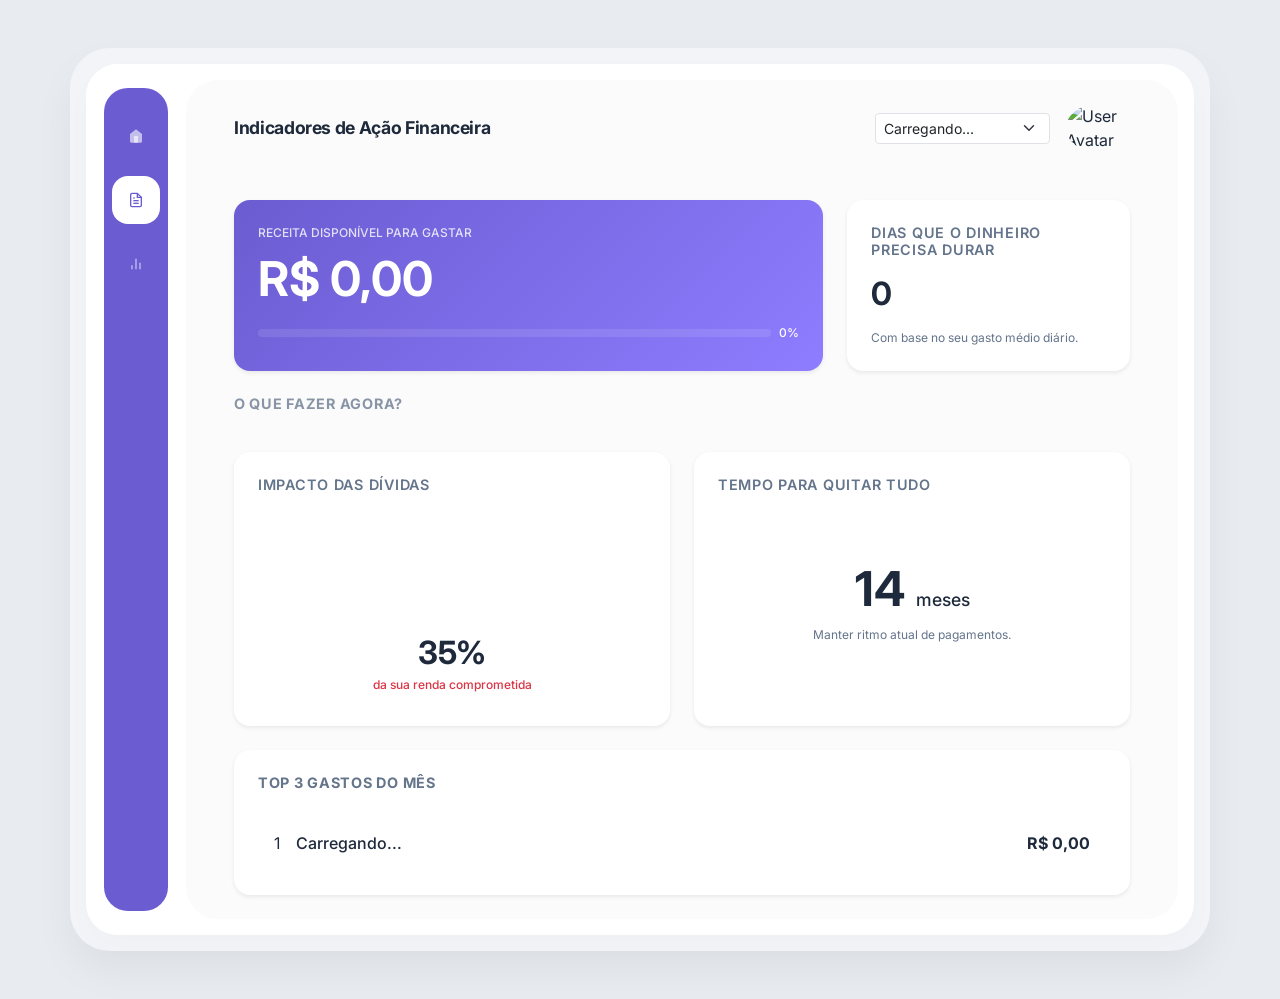
==== indicadores.html @ fd4907b7 "feat: implement dynamic financial action alerts based on monthly balance" ====
<!DOCTYPE html>
<html lang="pt-BR">

<head>
    <meta charset="UTF-8">
    <meta name="viewport" content="width=device-width, initial-scale=1.0">
    <title>Visão Geral Financeira</title>
    <!-- Google Fonts -->
    <link rel="preconnect" href="https://fonts.googleapis.com">
    <link rel="preconnect" href="https://fonts.gstatic.com" crossorigin>
    <link href="https://fonts.googleapis.com/css2?family=Inter:wght@400;500;600;700&display=swap" rel="stylesheet">
    <!-- Bootstrap CSS -->
    <link href="https://cdn.jsdelivr.net/npm/bootstrap@5.3.3/dist/css/bootstrap.min.css" rel="stylesheet"
        integrity="sha384-QWTKZyjpPEjISv5WaRU9OFeRpok6YctnYmDr5pNlyT2bRjXh0JMhjY6hW+ALEwIH" crossorigin="anonymous">
    <!-- Chart.js -->
    <script src="https://cdn.jsdelivr.net/npm/chart.js"></script>
    <link rel="stylesheet" href="css/style.css?v=1.1">
    <script src="js/indicators.js?v=1.1" defer></script>
</head>

<body class="bg-main text-main d-flex justify-content-center align-items-center min-vh-100 py-3 py-lg-5">

    <!-- Offcanvas for Mobile Sidebar -->
    <div class="offcanvas offcanvas-start sidebar-offcanvas" tabindex="-1" id="sidebarOffcanvas" aria-labelledby="sidebarOffcanvasLabel">
        <div class="offcanvas-header justify-content-end p-3">
            <button type="button" class="btn-close text-reset btn-close-white" data-bs-dismiss="offcanvas" aria-label="Close"></button>
        </div>
        <div class="offcanvas-body d-flex flex-column align-items-center py-4">
            <nav class="nav-menu list-unstyled w-100 d-flex flex-column align-items-center">
                <ul class="nav flex-column gap-3">
                    <li class="nav-item">
                        <a href="index.html" class="nav-link icon-link"><svg width="24" height="24" viewBox="0 0 24 24" fill="currentColor">
                            <path d="M3 9l9-7 9 7v11a2 2 0 0 1-2 2H5a2 2 0 0 1-2-2z"></path>
                            <polyline points="9 22 9 12 15 12 15 22"></polyline>
                        </svg></a>
                    </li>
                    <li class="nav-item">
                        <a href="indicadores.html" class="nav-link icon-link active"><svg width="24" height="24" viewBox="0 0 24 24"
                                fill="none" stroke="currentColor" stroke-width="2">
                                <path d="M14 2H6a2 2 0 0 0-2 2v16a2 2 0 0 0 2 2h12a2 2 0 0 0 2-2V8z"></path>
                                <polyline points="14 2 14 8 20 8"></polyline>
                                <line x1="16" y1="13" x2="8" y2="13"></line>
                                <line x1="16" y1="17" x2="8" y2="17"></line>
                                <polyline points="10 9 9 9 8 9"></polyline>
                            </svg></a>
                    </li>
                    <li class="nav-item">
                        <a href="poupanca.html" class="nav-link icon-link"><svg width="24" height="24" viewBox="0 0 24 24"
                                fill="none" stroke="currentColor" stroke-width="2">
                                <line x1="18" y1="20" x2="18" y2="10"></line>
                                <line x1="12" y1="20" x2="12" y2="4"></line>
                                <line x1="6" y1="20" x2="6" y2="14"></line>
                            </svg></a>
                    </li>
                </ul>
            </nav>
        </div>
    </div>

    <!-- Wrapper simulating device/app frame on desktop, fluid on mobile -->
    <div class="container-fluid container-xl device-frame g-0">
        <div class="app-container row g-0">

            <!-- Sidebar Navigation (Hidden on mobile, col-lg-auto on desktop) -->
            <aside class="sidebar col-lg-auto d-none d-lg-flex flex-column align-items-center py-4">
                <nav class="nav-menu">
                    <ul class="nav flex-column gap-3">
                        <li class="nav-item">
                            <a href="index.html" class="nav-link icon-link"><svg width="24" height="24"
                                    viewBox="0 0 24 24" fill="currentColor">
                                    <path d="M3 9l9-7 9 7v11a2 2 0 0 1-2 2H5a2 2 0 0 1-2-2z"></path>
                                    <polyline points="9 22 9 12 15 12 15 22"></polyline>
                                </svg></a>
                        </li>
                        <li class="nav-item">
                            <a href="indicadores.html" class="nav-link icon-link active"><svg width="24" height="24" viewBox="0 0 24 24"
                                    fill="none" stroke="currentColor" stroke-width="2">
                                    <path d="M14 2H6a2 2 0 0 0-2 2v16a2 2 0 0 0 2 2h12a2 2 0 0 0 2-2V8z"></path>
                                    <polyline points="14 2 14 8 20 8"></polyline>
                                    <line x1="16" y1="13" x2="8" y2="13"></line>
                                    <line x1="16" y1="17" x2="8" y2="17"></line>
                                    <polyline points="10 9 9 9 8 9"></polyline>
                                </svg></a>
                        </li>
                        <li class="nav-item">
                            <a href="poupanca.html" class="nav-link icon-link"><svg width="24" height="24" viewBox="0 0 24 24"
                                    fill="none" stroke="currentColor" stroke-width="2">
                                    <line x1="18" y1="20" x2="18" y2="10"></line>
                                    <line x1="12" y1="20" x2="12" y2="4"></line>
                                    <line x1="6" y1="20" x2="6" y2="14"></line>
                                </svg></a>
                        </li>
                    </ul>
                </nav>
            </aside>

            <!-- Main Content Area -->
            <main class="main-content col pb-4 px-3 px-md-4 px-lg-5">

                <!-- Header -->
                <header class="top-header d-flex flex-wrap justify-content-between align-items-center py-4 mb-4 gap-3">
                    <div class="d-flex align-items-center gap-3">
                        <button class="btn btn-menu d-lg-none" type="button" data-bs-toggle="offcanvas" data-bs-target="#sidebarOffcanvas">
                            <svg width="24" height="24" viewBox="0 0 24 24" fill="none" stroke="currentColor" stroke-width="2">
                                <line x1="3" y1="12" x2="21" y2="12"></line>
                                <line x1="3" y1="6" x2="21" y2="6"></line>
                                <line x1="3" y1="18" x2="21" y2="18"></line>
                            </svg>
                        </button>
                        <h1 class="h4 fw-bold mb-0">Indicadores de Ação Financeira</h1>
                    </div>
                    <div class="header-actions d-flex align-items-center gap-3">
                        <select id="monthFilter" class="form-select form-select-sm month-select">
                            <option value="">Carregando...</option>
                        </select>
                        <div class="user-profile">
                            <img src="https://ui-avatars.com/api/?name=Luan&background=random" alt="User Avatar"
                                class="rounded-circle" width="40" height="40">
                        </div>
                    </div>
                </header>

                <!-- Actionable Insights Grid -->
                <div class="row g-4">
                    
                    <!-- Main KPI: Available Income -->
                    <div class="col-12 col-xl-8">
                        <div class="card metric-card p-4 border-0 shadow-sm rounded-4 bg-gradient-purple text-white h-100">
                            <span class="fs-7 text-uppercase fw-medium mb-2 d-block text-white-50">Receita Disponível para Gastar</span>
                            <h2 class="display-5 fw-bold mb-3" id="action-available-income">R$ 0,00</h2>
                            <div class="d-flex align-items-center gap-2">
                                <div class="progress flex-grow-1" style="height: 8px; background: rgba(255,255,255,0.1);">
                                    <div id="available-income-progress" class="progress-bar bg-success" role="progressbar" style="width: 0%"></div>
                                </div>
                                <span class="fs-7 fw-medium" id="available-income-pct">0%</span>
                            </div>
                        </div>
                    </div>

                    <!-- Days to Last -->
                    <div class="col-12 col-md-6 col-xl-4">
                        <div class="card metric-card p-4 border-0 shadow-sm rounded-4 h-100">
                            <h3 class="h6 mb-3 text-muted">Dias que o dinheiro precisa durar</h3>
                            <div class="d-flex align-items-center justify-content-between">
                                <h2 class="h1 fw-bold mb-0" id="action-days-left">0</h2>
                                <div class="icon-bg bg-primary-soft rounded-circle p-3">
                                    <svg width="24" height="24" viewBox="0 0 24 24" fill="none" stroke="currentColor" stroke-width="2">
                                        <rect x="3" y="4" width="18" height="18" rx="2" ry="2"></rect>
                                        <line x1="16" y1="2" x2="16" y2="6"></line>
                                        <line x1="8" y1="2" x2="8" y2="6"></line>
                                        <line x1="3" y1="10" x2="21" y2="10"></line>
                                    </svg>
                                </div>
                            </div>
                            <p class="fs-7 text-muted mt-3 mb-0">Com base no seu gasto médio diário.</p>
                        </div>
                    </div>

                    <!-- Urgency Alerts -->
                    <div class="col-12">
                        <h4 class="h6 fw-bold mb-3 text-uppercase opacity-75">O que fazer agora?</h4>
                        <div id="action-alerts-container" class="vstack gap-3">
                            <!-- Injetado via JS -->
                        </div>
                    </div>

                    <!-- Secondary Indicators -->
                    <div class="col-12 col-md-6">
                        <div class="card metric-card p-4 border-0 shadow-sm rounded-4 h-100">
                            <h3 class="h6 mb-3 text-muted">Impacto das Dívidas</h3>
                            <div class="d-flex flex-column align-items-center justify-content-center flex-grow-1 text-center py-2">
                                <div class="chart-container mb-3" style="width: 180px; height: 100px;">
                                    <canvas id="debtImpactGauge"></canvas>
                                </div>
                                <div>
                                    <h2 class="h1 fw-bold mb-1" id="action-debt-pct">35%</h2>
                                    <span class="fs-7 text-danger fw-medium d-block">da sua renda comprometida</span>
                                </div>
                            </div>
                        </div>
                    </div>

                    <div class="col-12 col-md-6">
                        <div class="card metric-card p-4 border-0 shadow-sm rounded-4 h-100">
                            <h3 class="h6 mb-3 text-muted">Tempo para Quitar tudo</h3>
                            <div class="d-flex flex-column align-items-center justify-content-center flex-grow-1 text-center py-3">
                                <div class="mb-2">
                                    <h2 class="display-5 fw-bold mb-0" id="action-debt-time">14 <span class="h4">meses</span></h2>
                                    <p class="fs-7 text-muted mt-2 mb-0">Manter ritmo atual de pagamentos.</p>
                                </div>
                            </div>
                        </div>
                    </div>

                    <!-- Top 3 Gastos Ranking -->
                    <div class="col-12">
                        <div class="card metric-card p-4 border-0 shadow-sm rounded-4">
                            <h3 class="h6 mb-4 text-muted fw-bold text-uppercase">Top 3 Gastos do Mês</h3>
                            <div id="action-top-expenses" class="vstack gap-3">
                                <!-- Example item -->
                                <div class="d-flex align-items-center justify-content-between p-3 rounded-4 bg-main-alt">
                                    <div class="d-flex align-items-center gap-3">
                                        <div class="rank-circle">1</div>
                                        <span class="fw-medium">Carregando...</span>
                                    </div>
                                    <span class="fw-bold">R$ 0,00</span>
                                </div>
                            </div>
                        </div>
                    </div>

                </div>

            </main>
        </div>
    </div>

    <script src="https://cdn.jsdelivr.net/npm/bootstrap@5.3.3/dist/js/bootstrap.bundle.min.js"></script>
</body>

</html>
---- css/style.css ----
:root {
    --bg-main: #e8ecf1; /* Light grey-blue background */
    --bg-card: #ffffff;
    --bg-sidebar: #6b5cd1; /* Deep purple */
    --text-main: #1e293b;
    --text-muted: #64748b;
    --border-color: #f1f5f9;
    --positive: #22c55e;
    --positive-bg: #dcfce7;
    --negative: #ef4444;
    --negative-bg: #fee2e2;
    --blue-accent: #3b82f6;
    --shadow-soft: 0 4px 20px rgba(0, 0, 0, 0.03);
    
    --chart-red: #ef4444;
    --chart-blue: #3b82f6;
    --chart-dark: #1e293b;
    --chart-grey: #cbd5e1;
}

.loading-fade {
    opacity: 0.5;
    pointer-events: none;
    transition: opacity 0.3s ease;
}

body {
    font-family: 'Inter', -apple-system, sans-serif;
    background-color: var(--bg-main);
    color: var(--text-main);
}

.bg-main { background-color: var(--bg-main); }
.text-main { color: var(--text-main); }
.text-muted { color: var(--text-muted) !important; }
.fs-7 { font-size: 0.75rem; }

h1, .h1 { font-size: 2rem; letter-spacing: -0.02em; }
h3, .h3 { font-size: 1.25rem; letter-spacing: -0.01em; }
h4, .h4 { font-size: 1.1rem; }
h6, .h6 { font-size: 0.9rem; font-weight: 600; text-transform: uppercase; letter-spacing: 0.05em; color: var(--text-muted); }

/* Simulated Device Frame to match image */
.device-frame {
    background: rgba(255, 255, 255, 0.4);
    padding: 1rem;
    border-radius: 40px;
    box-shadow: 0 20px 40px rgba(0,0,0,0.05);
}

.app-container {
    background: var(--bg-card);
    border-radius: 32px;
    overflow: hidden;
    min-height: 800px;
    box-shadow: 0 10px 30px rgba(0,0,0,0.02);
}

/* Sidebar */
.sidebar {
    width: 100px;
    background: var(--bg-card);
}

.sidebar-offcanvas {
    background: var(--bg-sidebar) !important;
    width: 100px !important;
}

.btn-menu {
    border: none;
    background: var(--border-color);
    color: var(--text-main);
    padding: 0.5rem;
    border-radius: 12px;
    display: flex;
    align-items: center;
    justify-content: center;
    transition: all 0.2s ease;
}

.btn-menu:hover {
    background: #e2e8f0;
}

.nav-menu {
    background: var(--bg-sidebar);
    border-radius: 24px;
    padding: 1.5rem 0.5rem;
    height: 100%;
}

.icon-link {
    color: rgba(255,255,255,0.6);
    display: flex;
    justify-content: center;
    align-items: center;
    width: 48px;
    height: 48px;
    border-radius: 16px;
    transition: all 0.2s ease;
}

.icon-link:hover {
    color: white;
    background: rgba(255,255,255,0.1);
}

.icon-link.active {
    color: var(--bg-sidebar);
    background: white;
}

/* Main Content */
.main-content {
    background: #fafbfa; /* Very subtle off-white */
    border-radius: 32px;
    margin: 1rem 1rem 1rem 0; /* Add margin to detach from sidebar */
}

@media (max-width: 991.98px) {
    .main-content { margin: 1rem; }
    .device-frame { padding: 0.5rem; border-radius: 20px;}
    .app-container { border-radius: 16px; }
}

/* Metric Cards Specific */
.icon-bg {
    width: 28px;
    height: 28px;
    border-radius: 50%;
    display: flex;
    justify-content: center;
    align-items: center;
}
.icon-bg.positive { background: var(--positive-bg); color: var(--positive); }
.icon-bg.negative { background: var(--negative-bg); color: var(--negative); }
.icon-bg.neutral { background: #e2e8f0; color: #64748b; }

.metric-card {
    overflow: hidden;
    background-color: #ffffff !important;
    color: #1e293b !important;
    border-radius: 20px;
    box-shadow: 0 4px 12px rgba(0,0,0,0.05);
}

.metric-card h2, 
.metric-card .display-5, 
.metric-card .display-4 {
    color: inherit !important; /* Forces inheritance from the card's color */
}

/* Gradient Override */
.bg-gradient-purple {
    background: #6b5cd1 !important; /* Fallback */
    background: linear-gradient(135deg, #6b5cd1 0%, #8e7dff 100%) !important;
    color: #ffffff !important;
}

.bg-gradient-purple h2, 
.bg-gradient-purple .display-5, 
.bg-gradient-purple .display-4,
.bg-gradient-purple .text-white-50 {
    color: #ffffff !important;
}

.bg-gradient-purple .text-white-50 {
    opacity: 0.8;
}

.metric-chart {
    width: 80px;
    height: 32px; /* Slightly taller for visibility */
    overflow: hidden;
    position: relative;
    flex-shrink: 0;
}

/* Prevent line breaks in metric values */
.metric-card h2 {
    white-space: nowrap;
}

.kpi-row-gap {
    margin-top: -7px !important;
    margin-bottom: 0 !important;
}

/* List Item Formatting */
.list-item-left {
    display: flex;
    align-items: center;
    gap: 0.75rem;
}

.dot {
    width: 10px;
    height: 10px;
    border-radius: 50%;
    display: inline-block;
}
.dark-dot { background: var(--chart-dark); }
.grey-dot { background: var(--chart-grey); }
.blue-dot { background: var(--chart-blue); }
.light-dot { background: #e2e8f0; }

.doughnut-legend {
    font-size: 0.75rem;
    color: var(--text-muted);
    min-width: 100px;
}
.doughnut-legend > div {
    display: flex;
    justify-content: space-between;
    align-items: center;
    width: 100%;
}
.doughnut-legend span.dot { margin-right: 6px; }

/* Custom Search Input Outline removal */
.search-bar input:focus {
    outline: none;
    box-shadow: none;
}

.chart-grid {
    --bs-gutter-x: 9px;
    --bs-gutter-y: 9px;
}

/* Gauge specific colors */
.bg-success-soft { background-color: rgba(34, 197, 94, 0.1); }
.bg-danger-soft { background-color: rgba(239, 68, 68, 0.1); }

.text-negative-highlight {
    color: #fca5a5 !important;
    font-weight: 800;
}
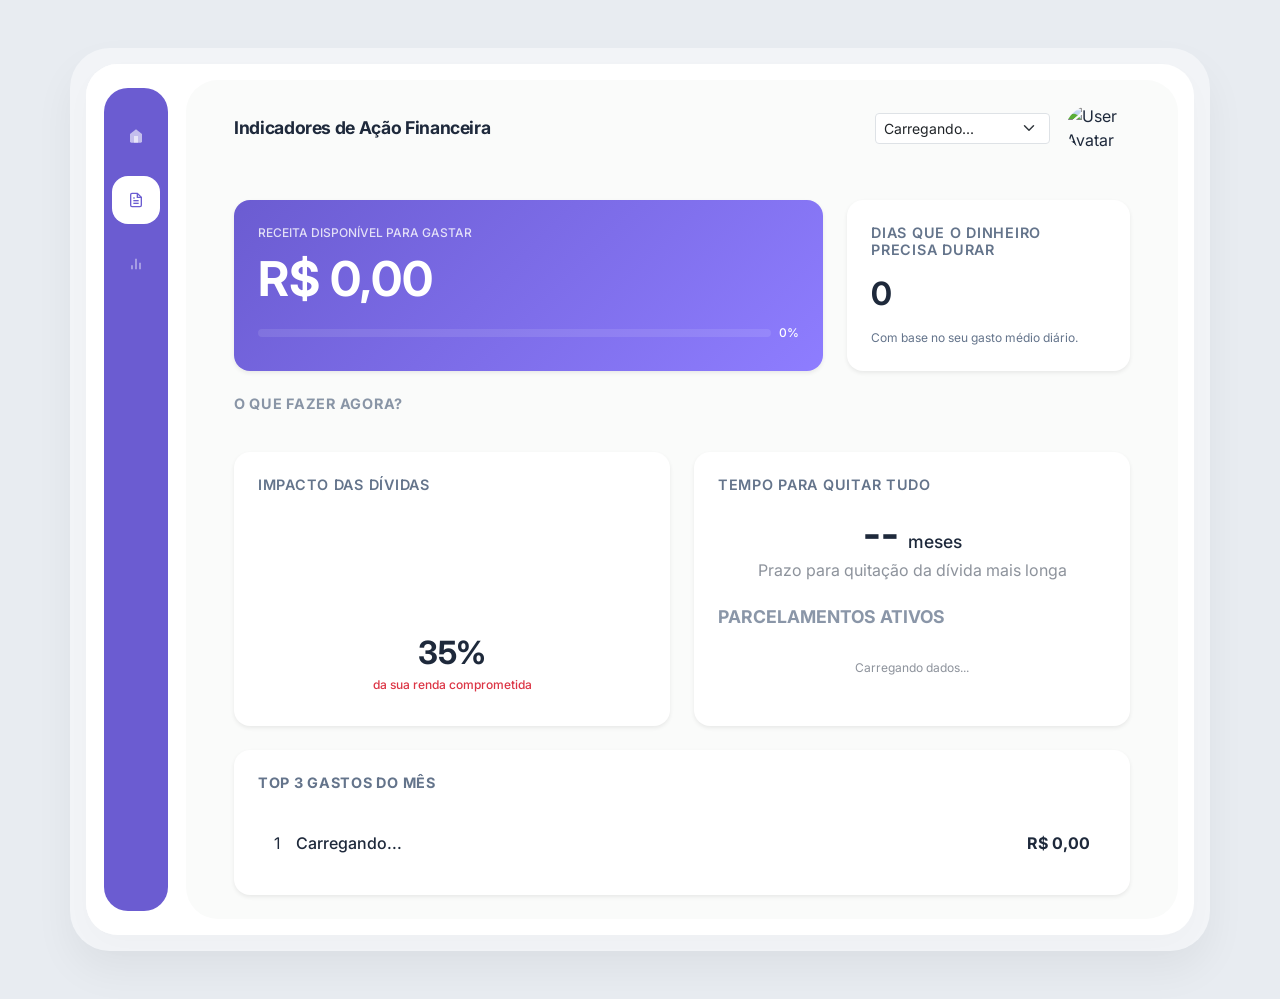
==== commit 6eff8887: "feat: implement detailed installment table for 'Time to Pay' indicator" ====
--- a/indicadores.html
+++ b/indicadores.html
@@ -183,10 +183,15 @@
                     <div class="col-12 col-md-6">
                         <div class="card metric-card p-4 border-0 shadow-sm rounded-4 h-100">
                             <h3 class="h6 mb-3 text-muted">Tempo para Quitar tudo</h3>
-                            <div class="d-flex flex-column align-items-center justify-content-center flex-grow-1 text-center py-3">
-                                <div class="mb-2">
-                                    <h2 class="display-5 fw-bold mb-0" id="action-debt-time">14 <span class="h4">meses</span></h2>
-                                    <p class="fs-7 text-muted mt-2 mb-0">Manter ritmo atual de pagamentos.</p>
+                            <div class="d-flex flex-column mb-4 text-center">
+                                <h2 class="display-6 fw-bold mb-0 text-main" id="action-debt-time">-- <span class="h4">meses</span></h2>
+                                <span class="fs-xs opacity-50">Prazo para quitação da dívida mais longa</span>
+                            </div>
+                            
+                            <div class="installment-table-container">
+                                <h4 class="fs-xs fw-bold text-uppercase text-muted mb-3 opacity-75">Parcelamentos Ativos</h4>
+                                <div id="action-installment-list" class="vstack gap-2">
+                                    <div class="text-center py-3 opacity-50 fs-7">Carregando dados...</div>
                                 </div>
                             </div>
                         </div>
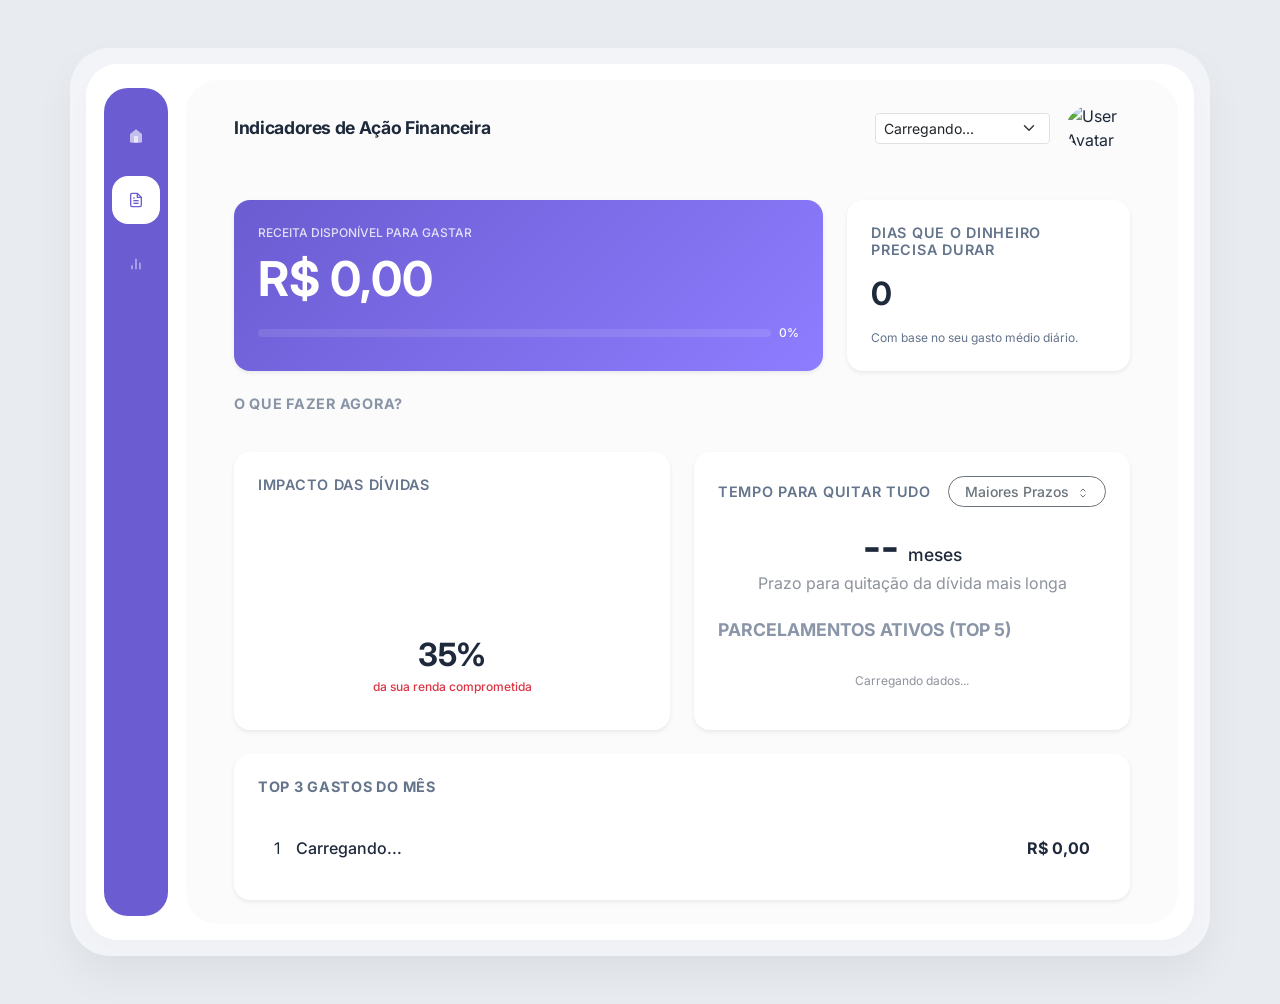
==== commit 1fd44b12: "feat: refine installment table with top 5 limit, sorting toggle, and monetary values" ====
--- a/indicadores.html
+++ b/indicadores.html
@@ -182,14 +182,23 @@
 
                     <div class="col-12 col-md-6">
                         <div class="card metric-card p-4 border-0 shadow-sm rounded-4 h-100">
-                            <h3 class="h6 mb-3 text-muted">Tempo para Quitar tudo</h3>
+                            <div class="d-flex justify-content-between align-items-center mb-3">
+                                <h3 class="h6 mb-0 text-muted">Tempo para Quitar tudo</h3>
+                                <button id="toggle-installment-sort" class="btn btn-sm btn-outline-secondary rounded-pill px-3 fs-xs fw-medium">
+                                    <span id="sort-label">Maiores Prazos</span>
+                                    <svg width="12" height="12" viewBox="0 0 24 24" fill="none" stroke="currentColor" stroke-width="2" class="ms-1">
+                                        <path d="M7 15l5 5 5-5M7 9l5-5 5 5"></path>
+                                    </svg>
+                                </button>
+                            </div>
+                            
                             <div class="d-flex flex-column mb-4 text-center">
                                 <h2 class="display-6 fw-bold mb-0 text-main" id="action-debt-time">-- <span class="h4">meses</span></h2>
                                 <span class="fs-xs opacity-50">Prazo para quitação da dívida mais longa</span>
                             </div>
                             
                             <div class="installment-table-container">
-                                <h4 class="fs-xs fw-bold text-uppercase text-muted mb-3 opacity-75">Parcelamentos Ativos</h4>
+                                <h4 class="fs-xs fw-bold text-uppercase text-muted mb-3 opacity-75">Parcelamentos Ativos (Top 5)</h4>
                                 <div id="action-installment-list" class="vstack gap-2">
                                     <div class="text-center py-3 opacity-50 fs-7">Carregando dados...</div>
                                 </div>
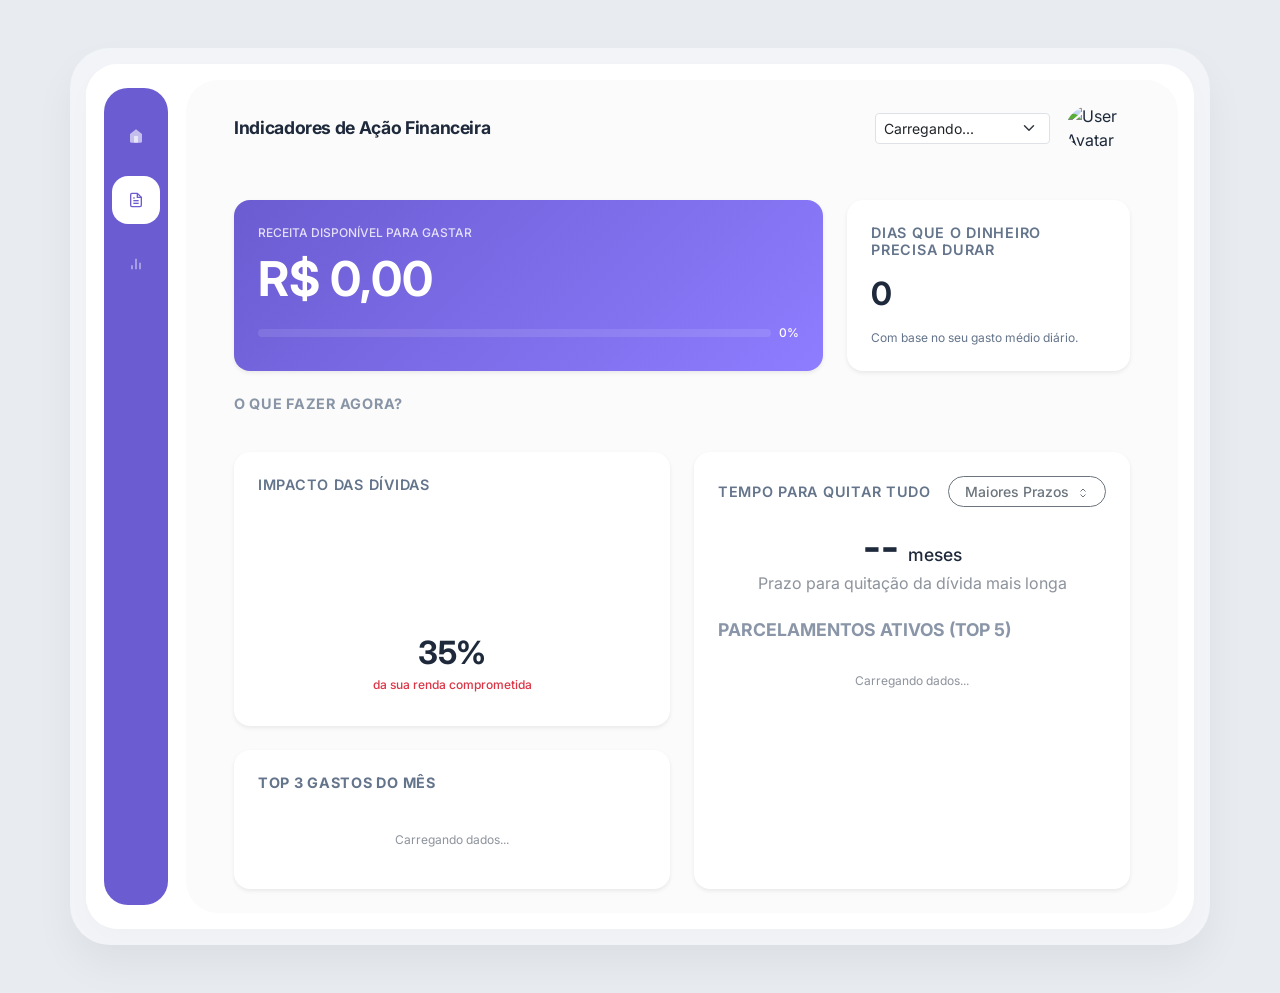
==== commit 42000ab6: "style: rearrange dashboard cards and fix currency visibility" ====
--- a/indicadores.html
+++ b/indicadores.html
@@ -166,20 +166,32 @@
 
                     <!-- Secondary Indicators -->
                     <div class="col-12 col-md-6">
-                        <div class="card metric-card p-4 border-0 shadow-sm rounded-4 h-100">
-                            <h3 class="h6 mb-3 text-muted">Impacto das Dívidas</h3>
-                            <div class="d-flex flex-column align-items-center justify-content-center flex-grow-1 text-center py-2">
-                                <div class="chart-container mb-3" style="width: 180px; height: 100px;">
-                                    <canvas id="debtImpactGauge"></canvas>
-                                </div>
-                                <div>
-                                    <h2 class="h1 fw-bold mb-1" id="action-debt-pct">35%</h2>
-                                    <span class="fs-7 text-danger fw-medium d-block">da sua renda comprometida</span>
-                                </div>
-                            </div>
-                        </div>
-                    </div>
-
+                        <div class="vstack gap-4 h-100">
+                            <!-- Impacto Card -->
+                            <div class="card metric-card p-4 border-0 shadow-sm rounded-4">
+                                <h3 class="h6 mb-3 text-muted">Impacto das Dívidas</h3>
+                                <div class="d-flex flex-column align-items-center justify-content-center text-center py-2">
+                                    <div class="chart-container mb-3" style="width: 180px; height: 100px;">
+                                        <canvas id="debtImpactGauge"></canvas>
+                                    </div>
+                                    <div>
+                                        <h2 class="h1 fw-bold mb-1" id="action-debt-pct">35%</h2>
+                                        <span class="fs-7 text-danger fw-medium d-block">da sua renda comprometida</span>
+                                    </div>
+                                </div>
+                            </div>
+
+                            <!-- Top 3 Gastos Card -->
+                            <div class="card metric-card p-4 border-0 shadow-sm rounded-4 flex-grow-1">
+                                <h3 class="h6 mb-4 text-muted fw-bold text-uppercase">Top 3 Gastos do Mês</h3>
+                                <div id="action-top-expenses" class="vstack gap-3">
+                                    <div class="text-center py-3 opacity-50 fs-7">Carregando dados...</div>
+                                </div>
+                            </div>
+                        </div>
+                    </div>
+
+                    <!-- Tempo Card (Right) -->
                     <div class="col-12 col-md-6">
                         <div class="card metric-card p-4 border-0 shadow-sm rounded-4 h-100">
                             <div class="d-flex justify-content-between align-items-center mb-3">
@@ -206,23 +218,6 @@
                         </div>
                     </div>
 
-                    <!-- Top 3 Gastos Ranking -->
-                    <div class="col-12">
-                        <div class="card metric-card p-4 border-0 shadow-sm rounded-4">
-                            <h3 class="h6 mb-4 text-muted fw-bold text-uppercase">Top 3 Gastos do Mês</h3>
-                            <div id="action-top-expenses" class="vstack gap-3">
-                                <!-- Example item -->
-                                <div class="d-flex align-items-center justify-content-between p-3 rounded-4 bg-main-alt">
-                                    <div class="d-flex align-items-center gap-3">
-                                        <div class="rank-circle">1</div>
-                                        <span class="fw-medium">Carregando...</span>
-                                    </div>
-                                    <span class="fw-bold">R$ 0,00</span>
-                                </div>
-                            </div>
-                        </div>
-                    </div>
-
                 </div>
 
             </main>
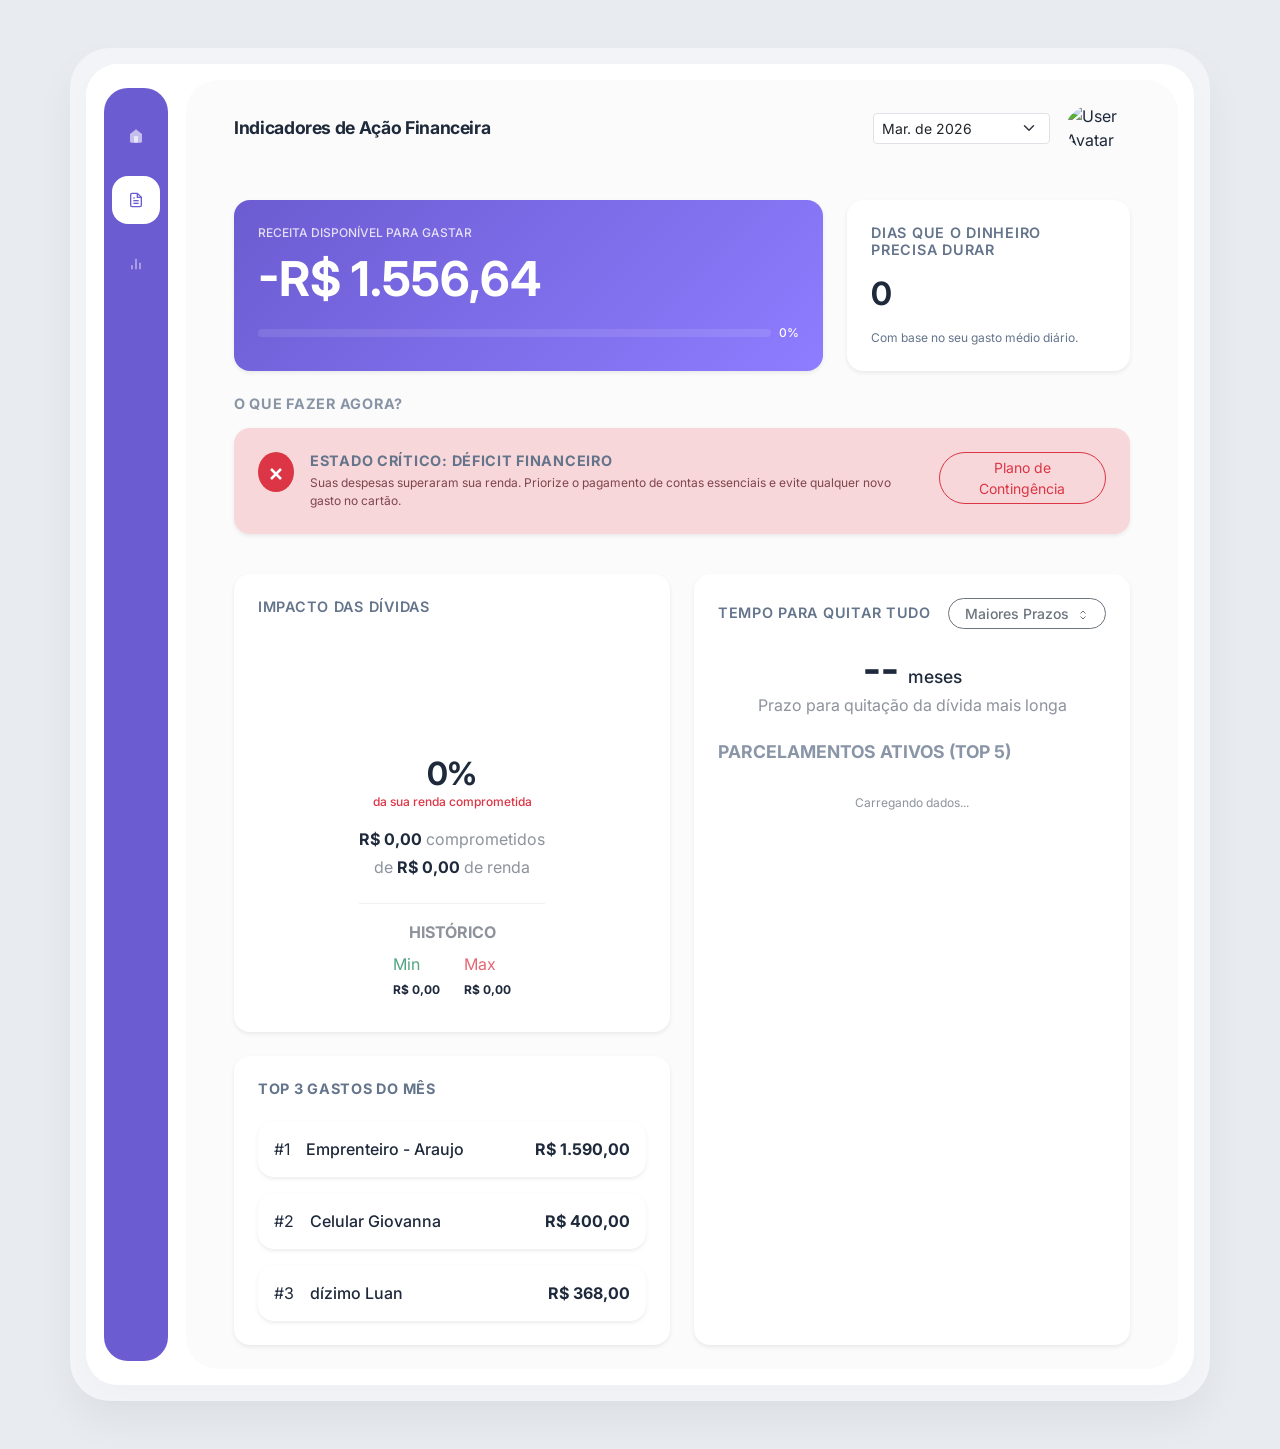
==== commit a8ad3917: "feat: show absolute monetary values in debt impact card" ====
--- a/indicadores.html
+++ b/indicadores.html
@@ -175,8 +175,34 @@
                                         <canvas id="debtImpactGauge"></canvas>
                                     </div>
                                     <div>
-                                        <h2 class="h1 fw-bold mb-1" id="action-debt-pct">35%</h2>
-                                        <span class="fs-7 text-danger fw-medium d-block">da sua renda comprometida</span>
+                                        <h2 class="h1 fw-bold mb-0 text-main" id="action-debt-pct">0%</h2>
+                                        <span class="fs-7 text-danger fw-medium d-block mb-3">da sua renda comprometida</span>
+                                        
+                                        <div class="vstack gap-1 mb-4">
+                                            <div class="d-flex justify-content-center align-items-baseline gap-1">
+                                                <span class="fw-bold text-main" id="action-debt-value">R$ 0,00</span>
+                                                <span class="fs-xs opacity-50">comprometidos</span>
+                                            </div>
+                                            <div class="d-flex justify-content-center align-items-baseline gap-1">
+                                                <span class="fs-xs opacity-50">de</span>
+                                                <span class="fw-bold text-main" id="action-income-base">R$ 0,00</span>
+                                                <span class="fs-xs opacity-50">de renda</span>
+                                            </div>
+                                        </div>
+
+                                        <div class="historico-min-max pt-3 border-top border-secondary border-opacity-10">
+                                            <span class="fs-xs text-uppercase fw-bold opacity-50 d-block mb-2">Histórico</span>
+                                            <div class="d-flex justify-content-center gap-4">
+                                                <div class="text-start">
+                                                    <span class="fs-xs d-block text-success opacity-75">Min</span>
+                                                    <span class="fw-bold fs-7" id="action-debt-min">R$ 0,00</span>
+                                                </div>
+                                                <div class="text-start">
+                                                    <span class="fs-xs d-block text-danger opacity-75">Max</span>
+                                                    <span class="fw-bold fs-7" id="action-debt-max">R$ 0,00</span>
+                                                </div>
+                                            </div>
+                                        </div>
                                     </div>
                                 </div>
                             </div>
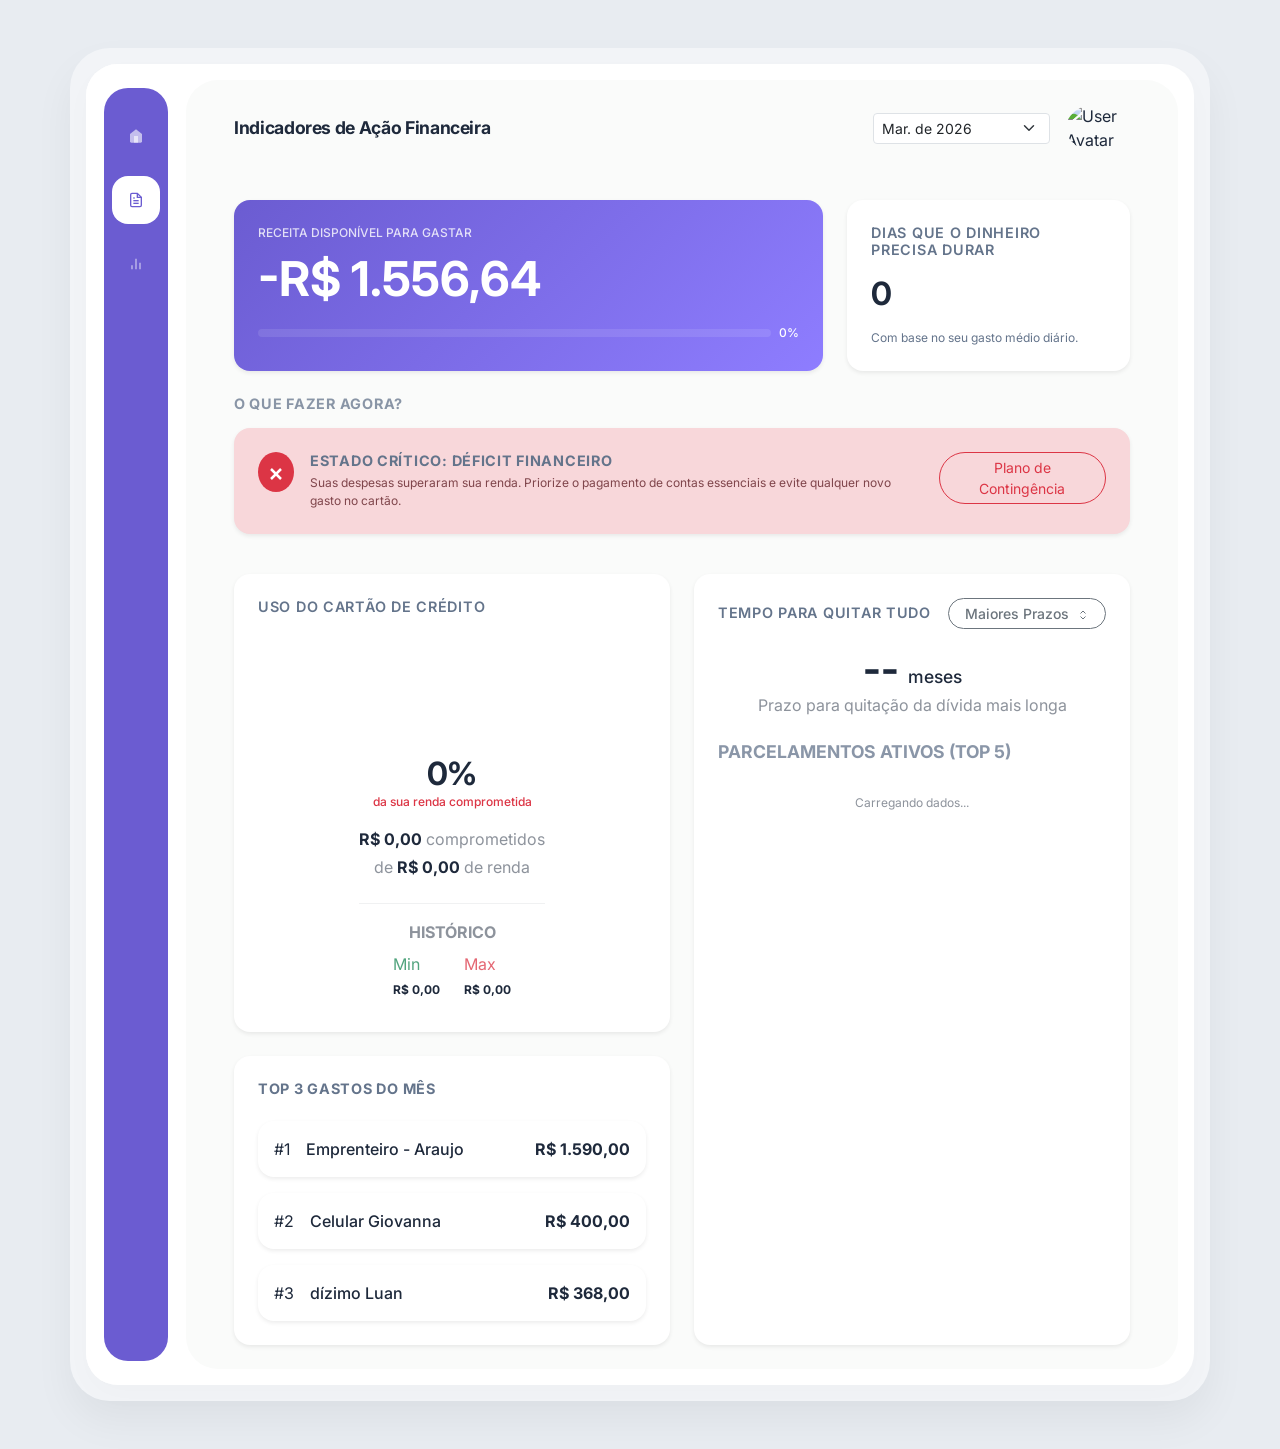
==== commit c0ac1a79: "style: rename card to Uso do Cartão de Crédito for clarity" ====
--- a/indicadores.html
+++ b/indicadores.html
@@ -169,7 +169,7 @@
                         <div class="vstack gap-4 h-100">
                             <!-- Impacto Card -->
                             <div class="card metric-card p-4 border-0 shadow-sm rounded-4">
-                                <h3 class="h6 mb-3 text-muted">Impacto das Dívidas</h3>
+                                <h3 class="h6 mb-3 text-muted">Uso do Cartão de Crédito</h3>
                                 <div class="d-flex flex-column align-items-center justify-content-center text-center py-2">
                                     <div class="chart-container mb-3" style="width: 180px; height: 100px;">
                                         <canvas id="debtImpactGauge"></canvas>
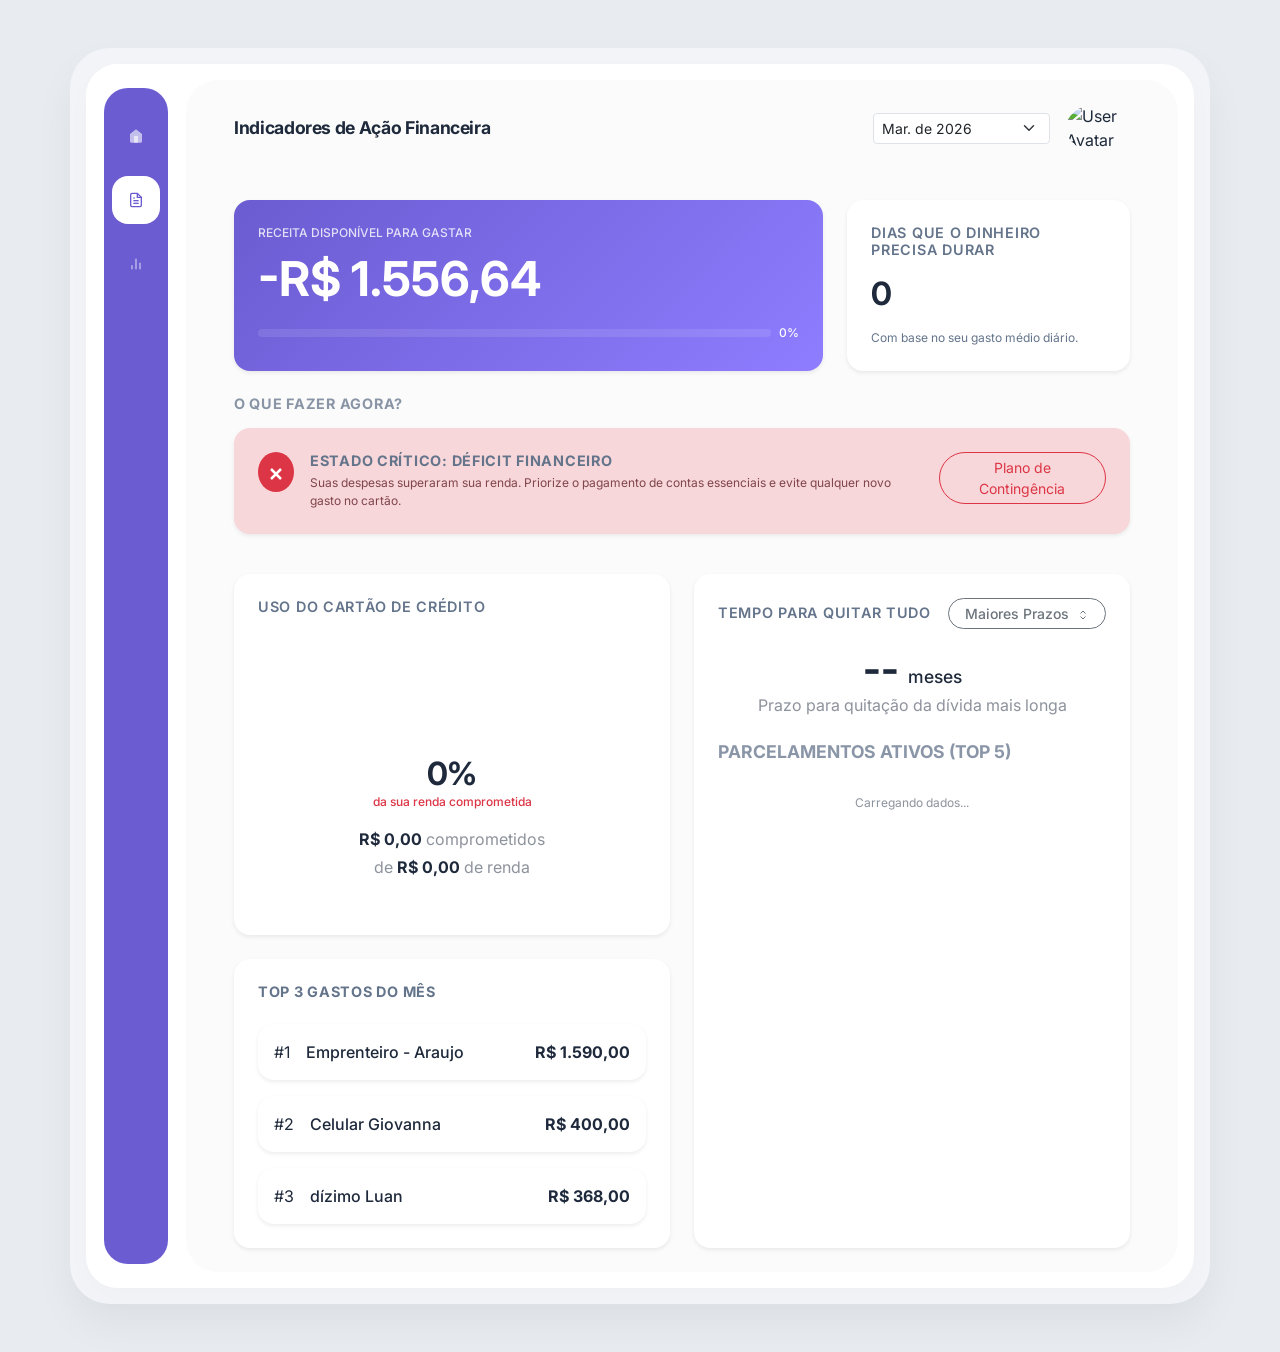
==== commit 071c0718: "feat: remove history section from debt impact card" ====
--- a/indicadores.html
+++ b/indicadores.html
@@ -190,19 +190,6 @@
                                             </div>
                                         </div>
 
-                                        <div class="historico-min-max pt-3 border-top border-secondary border-opacity-10">
-                                            <span class="fs-xs text-uppercase fw-bold opacity-50 d-block mb-2">Histórico</span>
-                                            <div class="d-flex justify-content-center gap-4">
-                                                <div class="text-start">
-                                                    <span class="fs-xs d-block text-success opacity-75">Min</span>
-                                                    <span class="fw-bold fs-7" id="action-debt-min">R$ 0,00</span>
-                                                </div>
-                                                <div class="text-start">
-                                                    <span class="fs-xs d-block text-danger opacity-75">Max</span>
-                                                    <span class="fw-bold fs-7" id="action-debt-max">R$ 0,00</span>
-                                                </div>
-                                            </div>
-                                        </div>
                                     </div>
                                 </div>
                             </div>
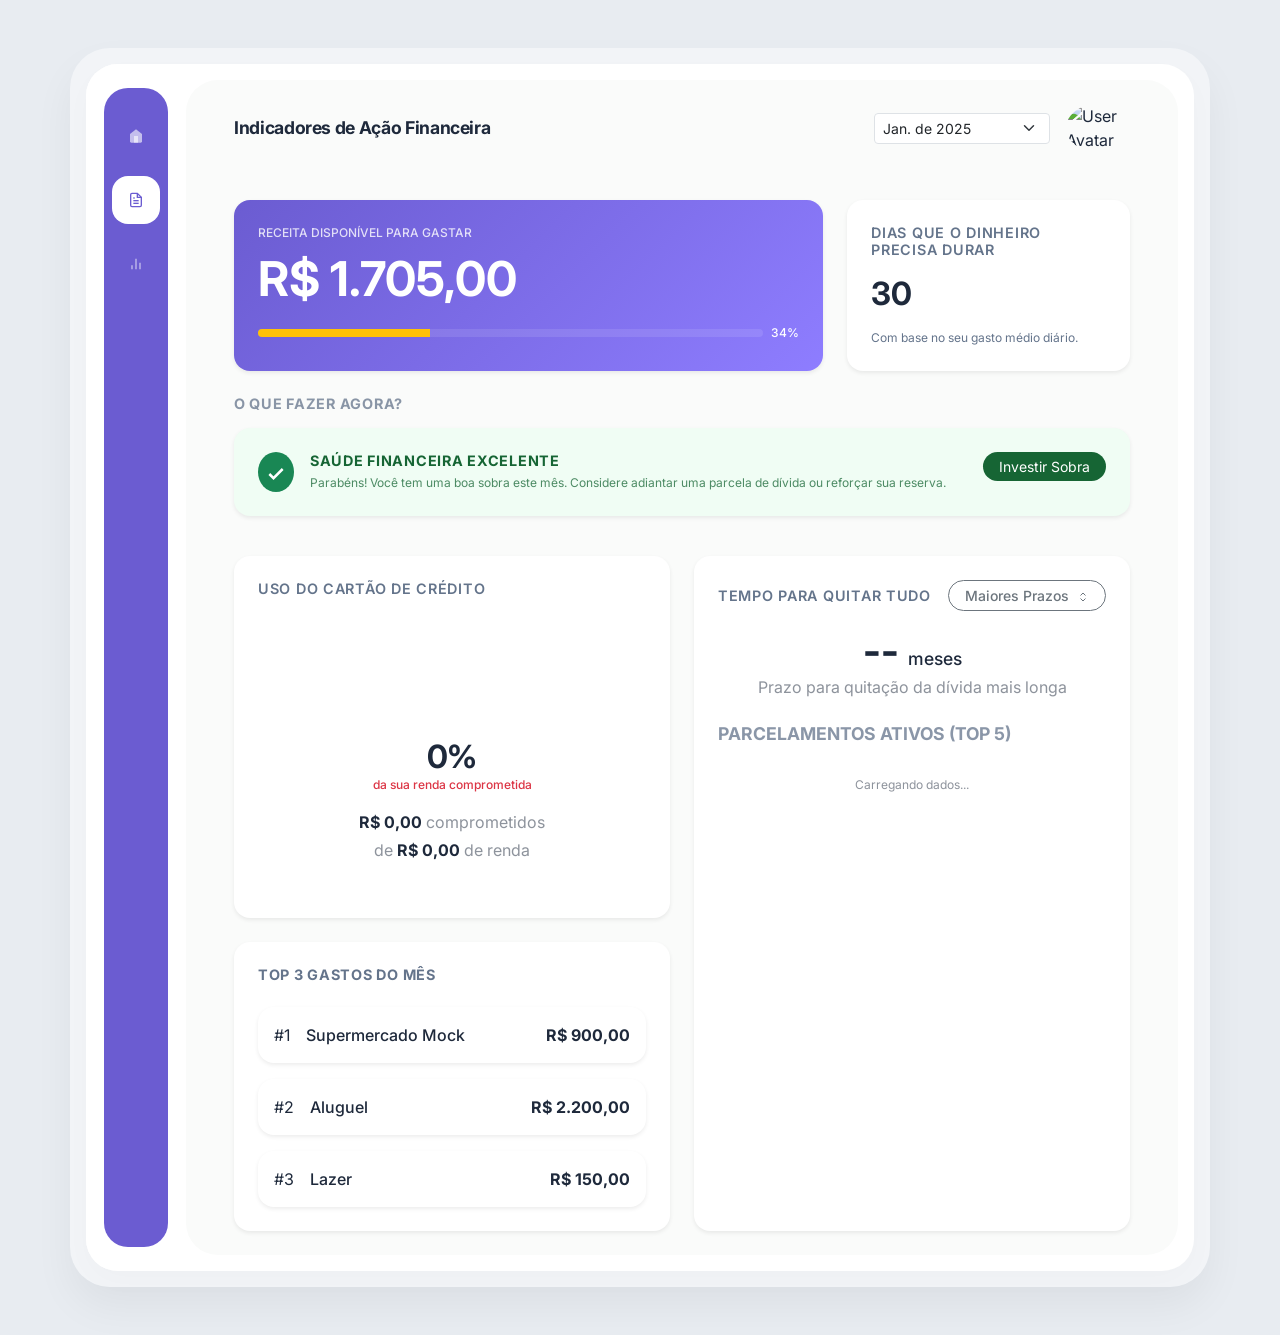
==== commit bcc08c85: "style: final UI adjustments and disable investments page" ====
--- a/indicadores.html
+++ b/indicadores.html
@@ -45,7 +45,7 @@
                             </svg></a>
                     </li>
                     <li class="nav-item">
-                        <a href="poupanca.html" class="nav-link icon-link"><svg width="24" height="24" viewBox="0 0 24 24"
+                        <a href="javascript:void(0)" class="nav-link icon-link disabled-link"><svg width="24" height="24" viewBox="0 0 24 24"
                                 fill="none" stroke="currentColor" stroke-width="2">
                                 <line x1="18" y1="20" x2="18" y2="10"></line>
                                 <line x1="12" y1="20" x2="12" y2="4"></line>
@@ -83,7 +83,7 @@
                                 </svg></a>
                         </li>
                         <li class="nav-item">
-                            <a href="poupanca.html" class="nav-link icon-link"><svg width="24" height="24" viewBox="0 0 24 24"
+                            <a href="javascript:void(0)" class="nav-link icon-link disabled-link"><svg width="24" height="24" viewBox="0 0 24 24"
                                     fill="none" stroke="currentColor" stroke-width="2">
                                     <line x1="18" y1="20" x2="18" y2="10"></line>
                                     <line x1="12" y1="20" x2="12" y2="4"></line>
@@ -238,6 +238,14 @@
     </div>
 
     <script src="https://cdn.jsdelivr.net/npm/bootstrap@5.3.3/dist/js/bootstrap.bundle.min.js"></script>
+    <script>
+        document.querySelectorAll('.disabled-link').forEach(link => {
+            link.addEventListener('click', (e) => {
+                e.preventDefault();
+                alert('Esta página ainda não está disponível');
+            });
+        });
+    </script>
 </body>
 
 </html>
